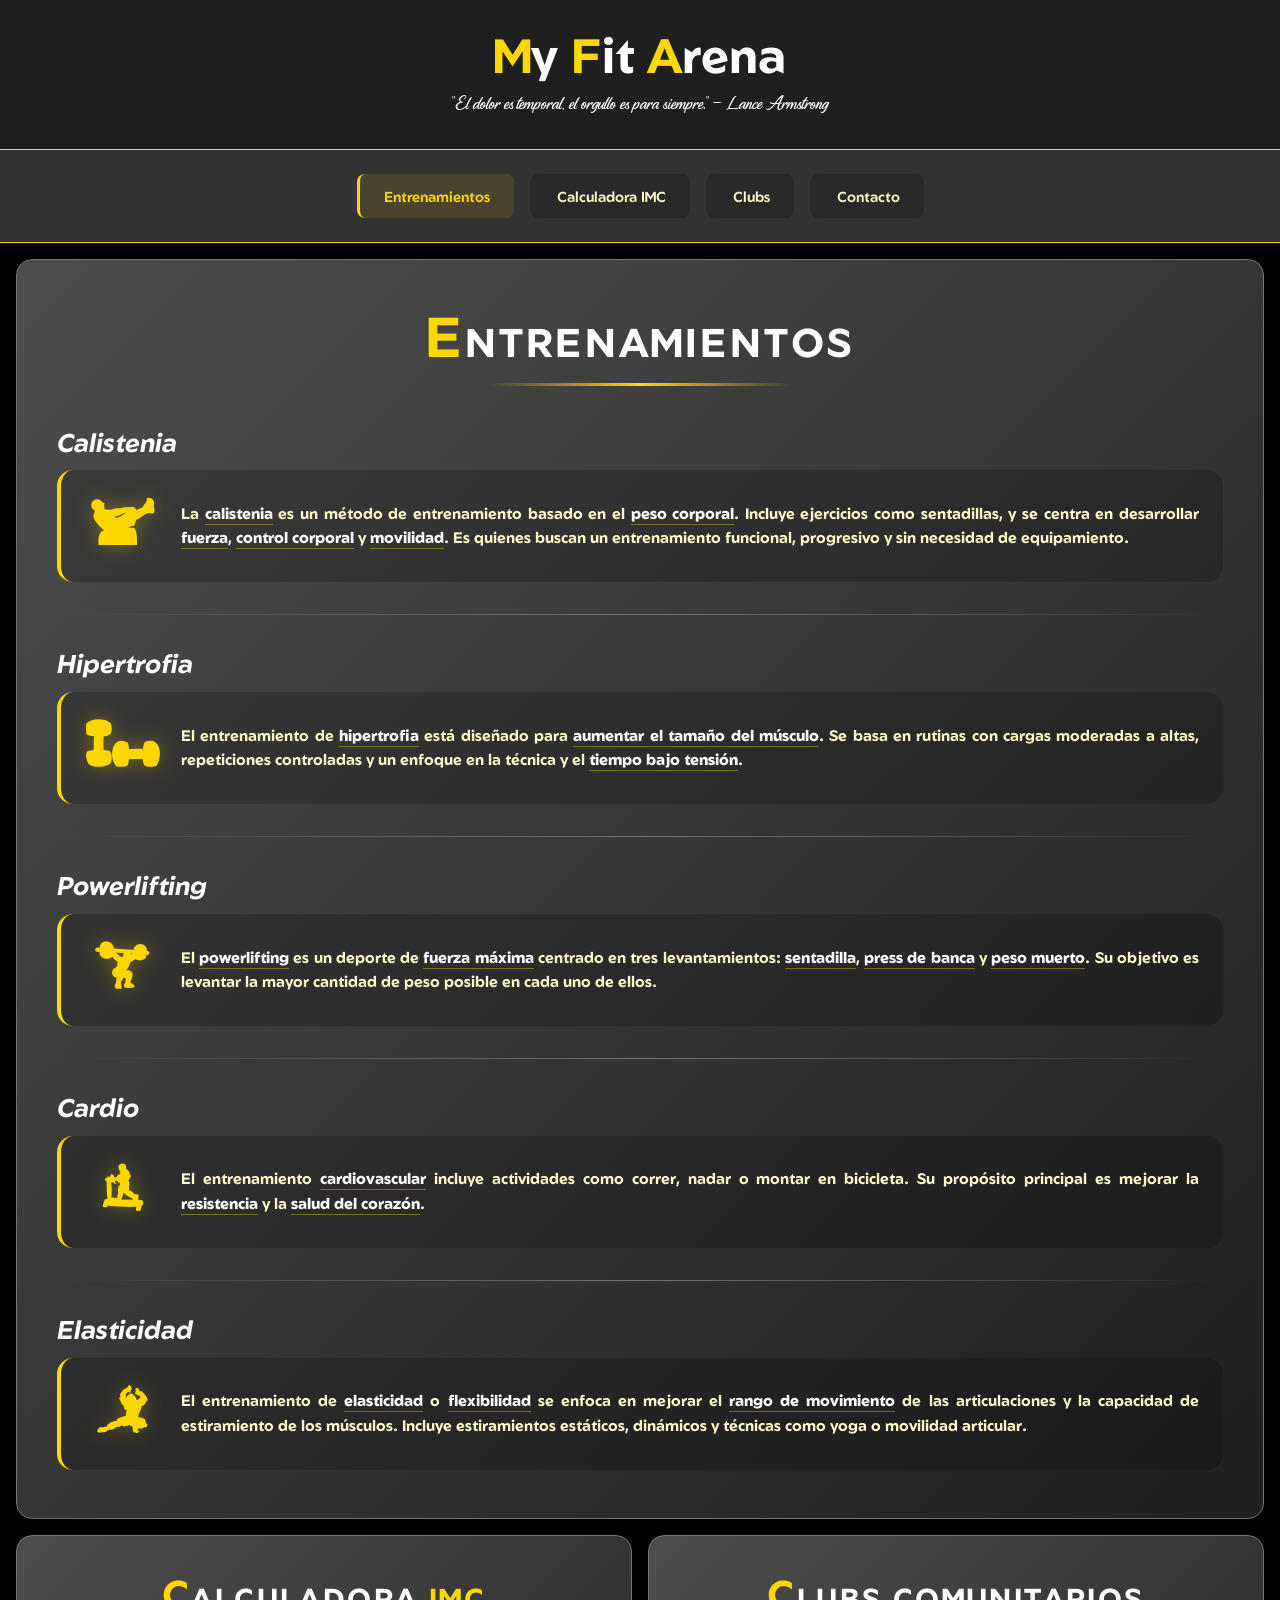
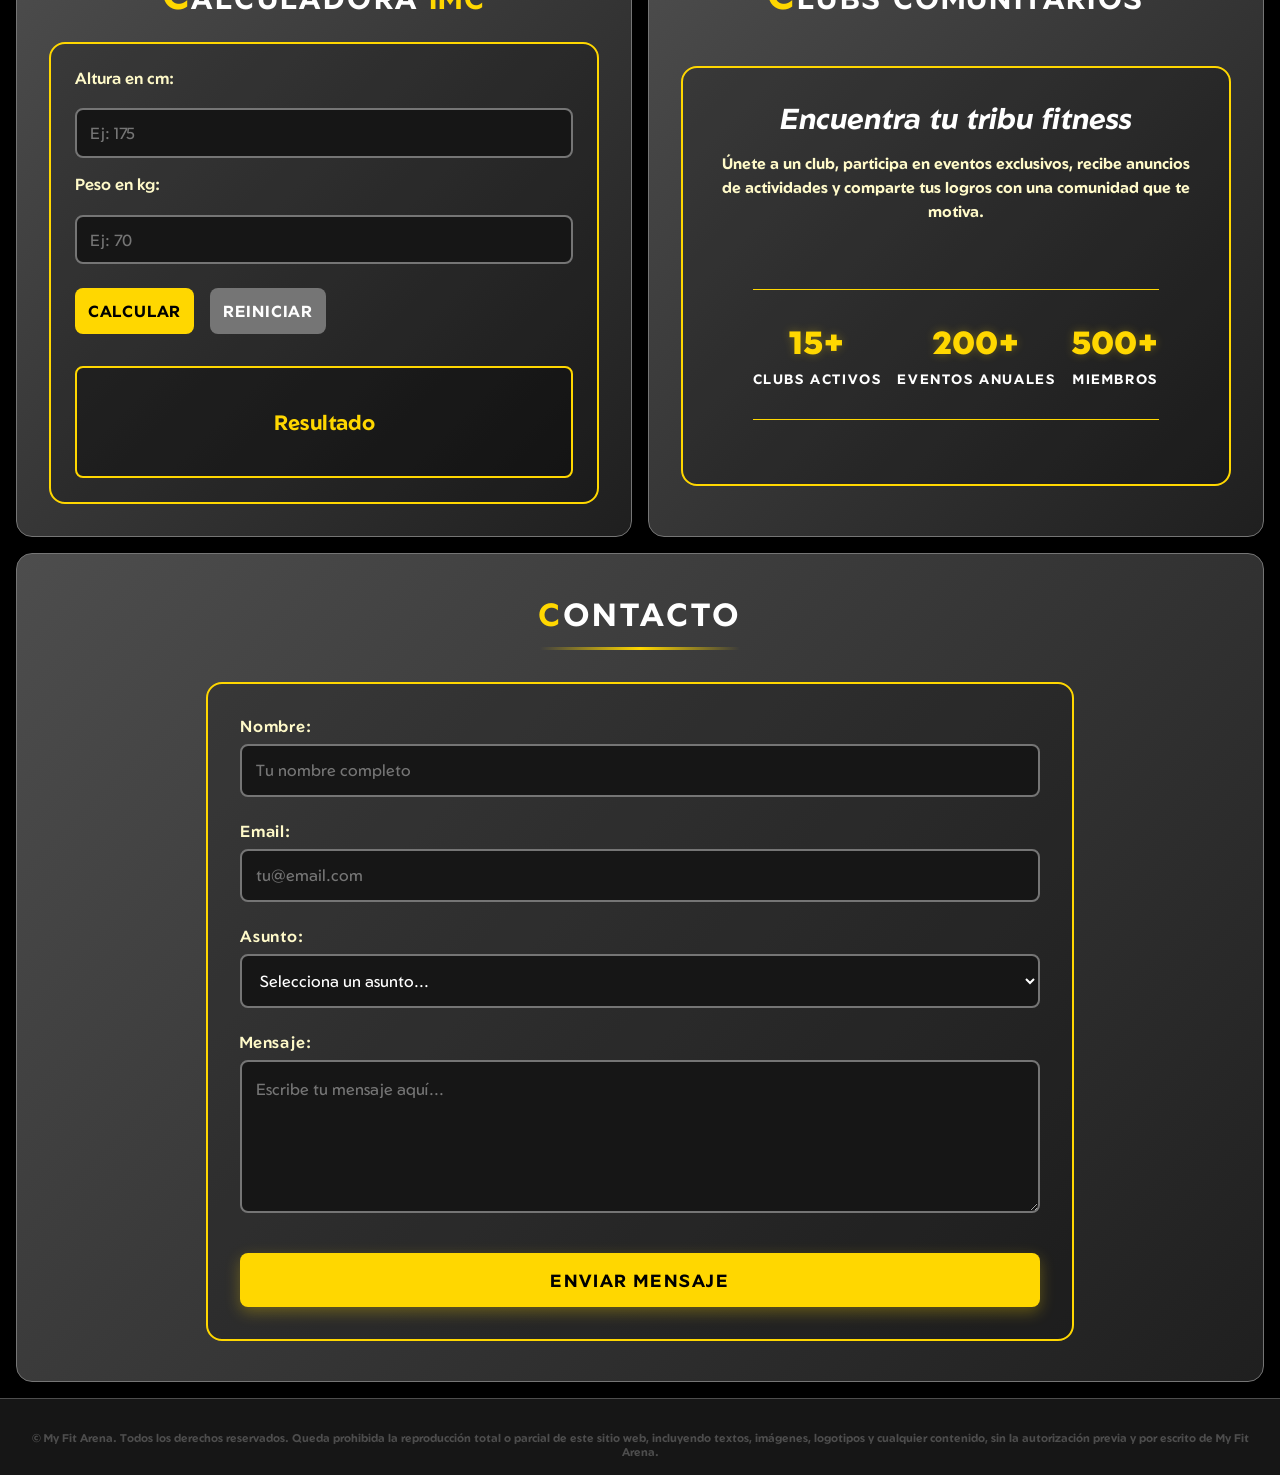
==== Pagina Web/HTML/index.html @ 2e33a4d9 "Se crea la carpeta de la aplicacion en eclipse" ====
<!DOCTYPE html>
<html lang="en">
<head>
    <meta charset="UTF-8">
    <meta name="viewport" content="width=device-width, initial-scale=1.0">
    <title>My Fit Arena</title>
    
    <link rel="icon" href="../img/logo.png" type="image/png">
    <link rel="preconnect" href="https://fonts.googleapis.com">
    <link rel="preconnect" href="https://fonts.gstatic.com" crossorigin>
    <link href="https://fonts.googleapis.com/css2?family=Bodoni+Moda:ital,opsz,wght@0,6..96,400..900;1,6..96,400..900&family=Geom:ital,wght@0,300..900;1,300..900&family=Momo+Trust+Display&family=Playfair+Display:ital,wght@0,400..900;1,400..900&display=swap" rel="stylesheet">

    <link rel="stylesheet" href="../CSS/styles.css">
</head>
<body>
    <div class="contenedor">
        <header>
            <h1><span>M</span>y <span>F</span>it <span>A</span>rena</h1>
            <p id="frase"></p>
        </header>
        <nav>
            <div class="menu-nav">
                <a href="#entrenamientos" class="activo">Entrenamientos</a>
                <a href="#calcIMC">Calculadora IMC</a>
                <a href="#clubs">Clubs</a>
                <a href="#contacto">Contacto</a>
            </div>
        </nav>
        <main>
            <section class="entrenamientos" id="entrenamientos">
                <h2>Entrenamientos</h2>
                <h3 class="titulo_entrenamientos">Calistenia </h3>
                <div class="bloque-emoji-texto">
                    <span class="emoji">+</span>
                    <p>La <span>calistenia</span> es un método de entrenamiento basado en el <span>peso corporal</span>. Incluye ejercicios como sentadillas, y se centra en desarrollar <span>fuerza</span>, <span>control corporal</span> y <span>movilidad</span>. Es quienes buscan un entrenamiento funcional, progresivo y sin necesidad de equipamiento.</p>
                </div>

                <hr class="linea_separatoria">
                <h3 class="titulo_entrenamientos">Hipertrofia</h3>
                <div class="bloque-emoji-texto">
                    <span class="emoji">E</span>
                    <p>El entrenamiento de <span>hipertrofia</span> está diseñado para <span>aumentar el tamaño del músculo</span>. Se basa en rutinas con cargas moderadas a altas, repeticiones controladas y un enfoque en la técnica y el <span>tiempo bajo tensión</span>.</p>
                </div>

                <hr class="linea_separatoria">
                <h3 class="titulo_entrenamientos">Powerlifting</h3>
                <div class="bloque-emoji-texto">
                    <span class="emoji">G</span>
                    <p>El <span>powerlifting</span> es un deporte de <span>fuerza máxima</span> centrado en tres levantamientos: <span>sentadilla</span>, <span>press de banca</span> y <span>peso muerto</span>. Su objetivo es levantar la mayor cantidad de peso posible en cada uno de ellos.</p>
                </div>

                <hr class="linea_separatoria">
                <h3 class="titulo_entrenamientos">Cardio</h3>
                <div class="bloque-emoji-texto">
                    <span class="emoji">U</span>
                    <p>El entrenamiento <span>cardiovascular</span> incluye actividades como correr, nadar o montar en bicicleta. Su propósito principal es mejorar la <span>resistencia</span> y la <span>salud del corazón</span>.</p>
                </div>

                <hr class="linea_separatoria">
                <h3 class="titulo_entrenamientos">Elasticidad</h3>
                <div class="bloque-emoji-texto">
                    <span class="emoji">l</span>
                    <p>El entrenamiento de <span>elasticidad</span> o <span>flexibilidad</span> se enfoca en mejorar el <span>rango de movimiento</span> de las articulaciones y la capacidad de estiramiento de los músculos. Incluye estiramientos estáticos, dinámicos y técnicas como yoga o movilidad articular.</p>
                </div>
            </section>

            <section class="calcIMC" id="calcIMC">
                <h2>Calculadora <span>IMC</span></h2>
                <div class="bloque-calculo-IMC">
                    <label for="altura">Altura en cm:</label>
                    <input type="text" id="altura" placeholder="Ej: 175">

                    <label for="peso">Peso en kg:</label>
                    <input type="text" id="peso" placeholder="Ej: 70">
                
                    <div class="botones-imc">
                        <button id="calcular-imc">Calcular</button>
                        <button id="reiniciar-imc">Reiniciar</button>
                    </div>
                
                    <p class="resultado-IMC">Resultado</p>
                </div>
            </section>

            <section class="clubs" id="clubs">
                <h2>Clubs Comunitarios</h2>
                <div class="club-cta">
                    <span class="icono-club"></span>
                    <h3>Encuentra tu tribu fitness</h3>
                    <p>Únete a un club, participa en eventos exclusivos, recibe anuncios de actividades y comparte tus logros con una comunidad que te motiva.</p>
                    <div class="stats-clubs">
                        <div class="stat">
                            <span class="numero">15+</span>
                            <span class="numero-texto">Clubs activos</span>
                        </div>
                        <div class="stat">
                            <span class="numero">200+</span>
                            <span class="numero-texto">Eventos anuales</span>
                        </div>
                        <div class="stat">
                            <span class="numero">500+</span>
                            <span class="numero-texto">Miembros</span>
                        </div>
                    </div>
                </div>
            </section>
            
            <section class="form" id="contacto">
                <h2>Contacto</h2>
                <form class="formulario-contacto" id="formulario-contacto">
                    <div class="grupo-input">
                        <label for="nombre-contacto">Nombre:</label>
                        <input type="text" id="nombre-contacto" placeholder="Tu nombre completo" required>
                    </div>
                    <div class="grupo-input">
                        <label for="email-contacto">Email:</label>
                        <input type="email" id="email-contacto" placeholder="tu@email.com" required>
                    </div>
                    <div class="grupo-input">
                        <label for="asunto">Asunto:</label>
                        <select id="asunto" required>
                            <option value="">Selecciona un asunto...</option>
                            <option value="consulta">Consulta general</option>
                            <option value="soporte">Soporte técnico</option>
                            <option value="sugerencia">Sugerencia</option>
                            <option value="otro">Otro</option>
                        </select>
                    </div>
                    <div class="grupo-input">
                        <label for="mensaje">Mensaje:</label>
                        <textarea id="mensaje" rows="5" placeholder="Escribe tu mensaje aquí..." required></textarea>
                    </div>

                    <button type="submit" class="btn-submit">Enviar Mensaje</button>
                    <p class="mensaje-resultado"></p>
                </form>
            </section>
        </main>
        <footer>
            <p>© My Fit Arena. Todos los derechos reservados. Queda prohibida la reproducción total o parcial de este sitio web, incluyendo textos, imágenes, logotipos y cualquier contenido, sin la autorización previa y por escrito de My Fit Arena.</p>
        </footer>
    </div>
    <script src="../JS/nav.js"></script>
    <script src="../JS/fraseRandom.js"></script>
    <script src="../JS/calculoIMC.js"></script>
</body>
</html>
---- Pagina Web/CSS/styles.css ----
@import url("variables.css");
@import url("contenedor.css");
@import url("header.css");
@import url("nav.css");
@import url("main.css");
@import url("footer.css");
@import url("animaciones.css");
@import url("media_query.css");

@font-face {
    font-family: 'cursiva';
    src: url('../fonts/fuente_cursiva.ttf') format('truetype');
    font-weight: lighter;
    font-style: normal;
}

/* VISTA PREVIA DE EMOTICONOS */
/* https://www.dafont.com/es/gym.font */
@font-face {
    font-family: 'gym_emojis';
    src: url('../fonts/GYM.ttf') format('truetype');
    font-weight: lighter;
    font-style: normal;
}
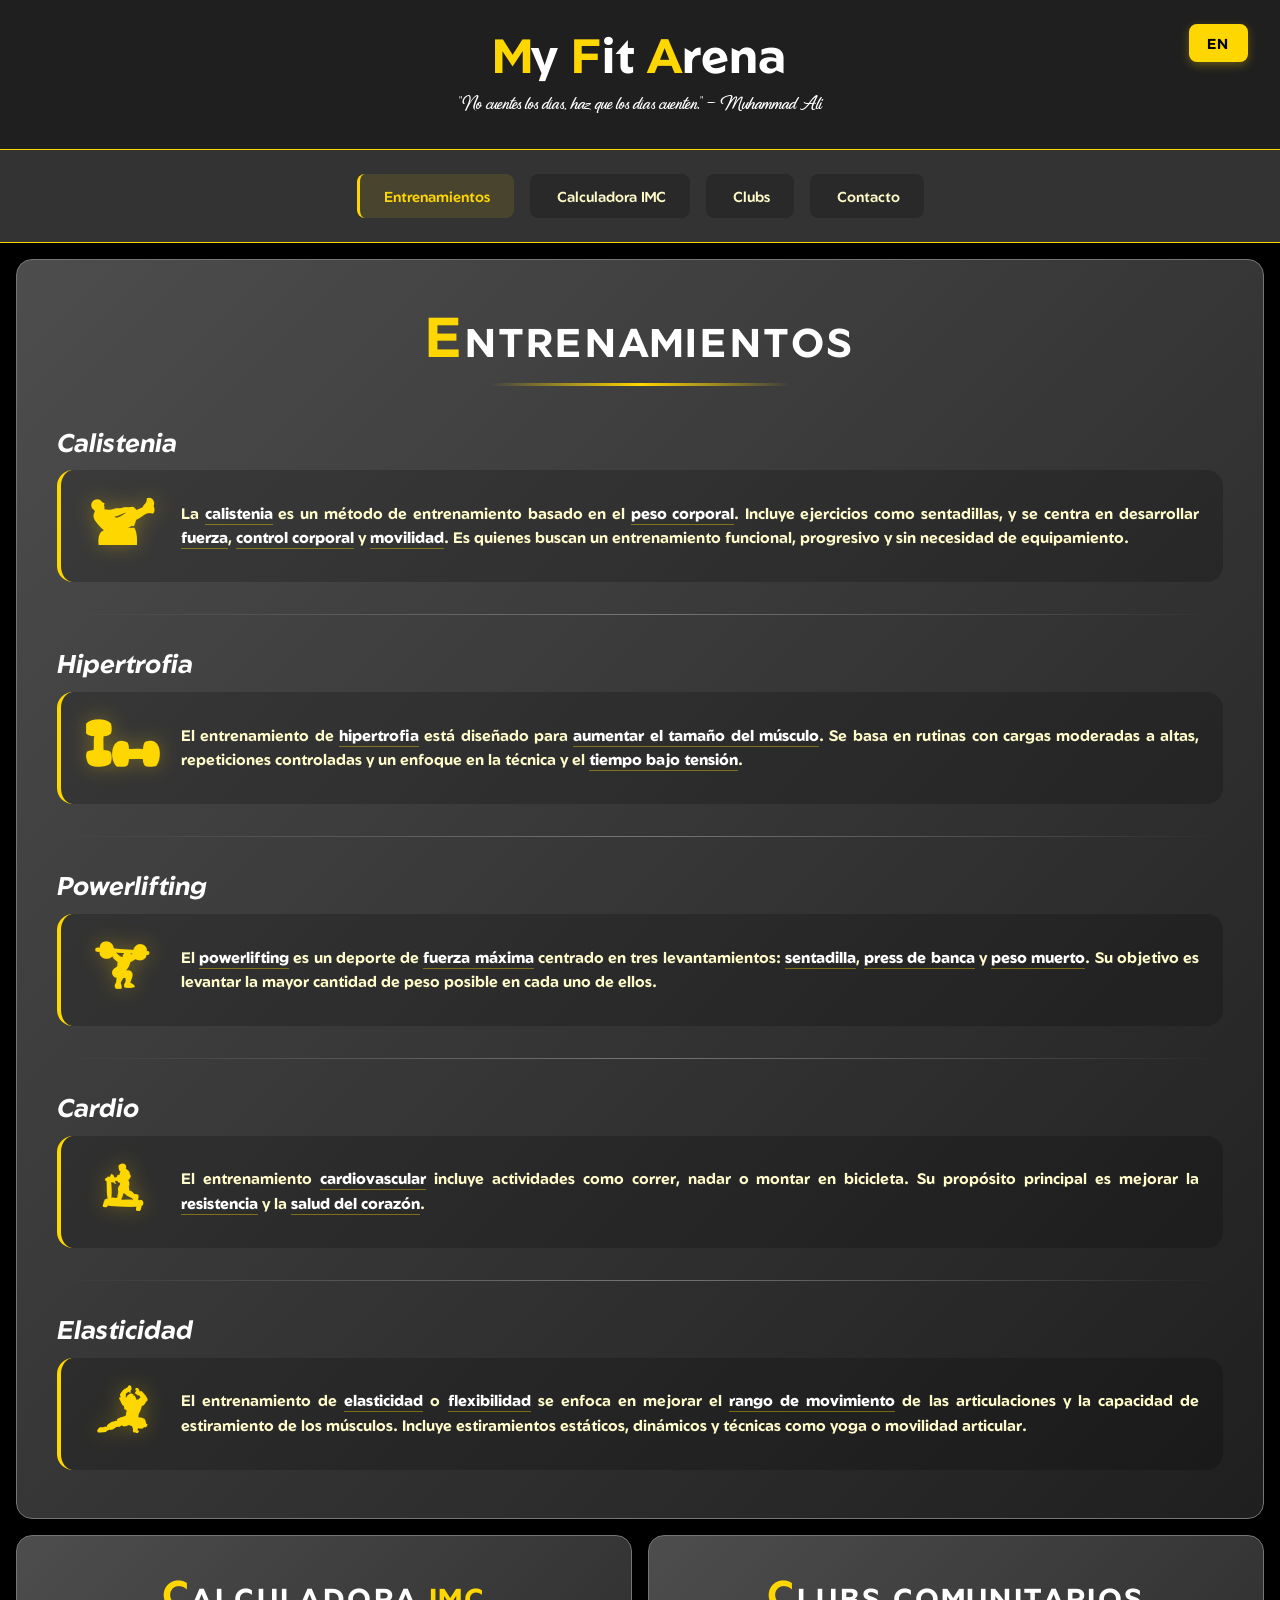
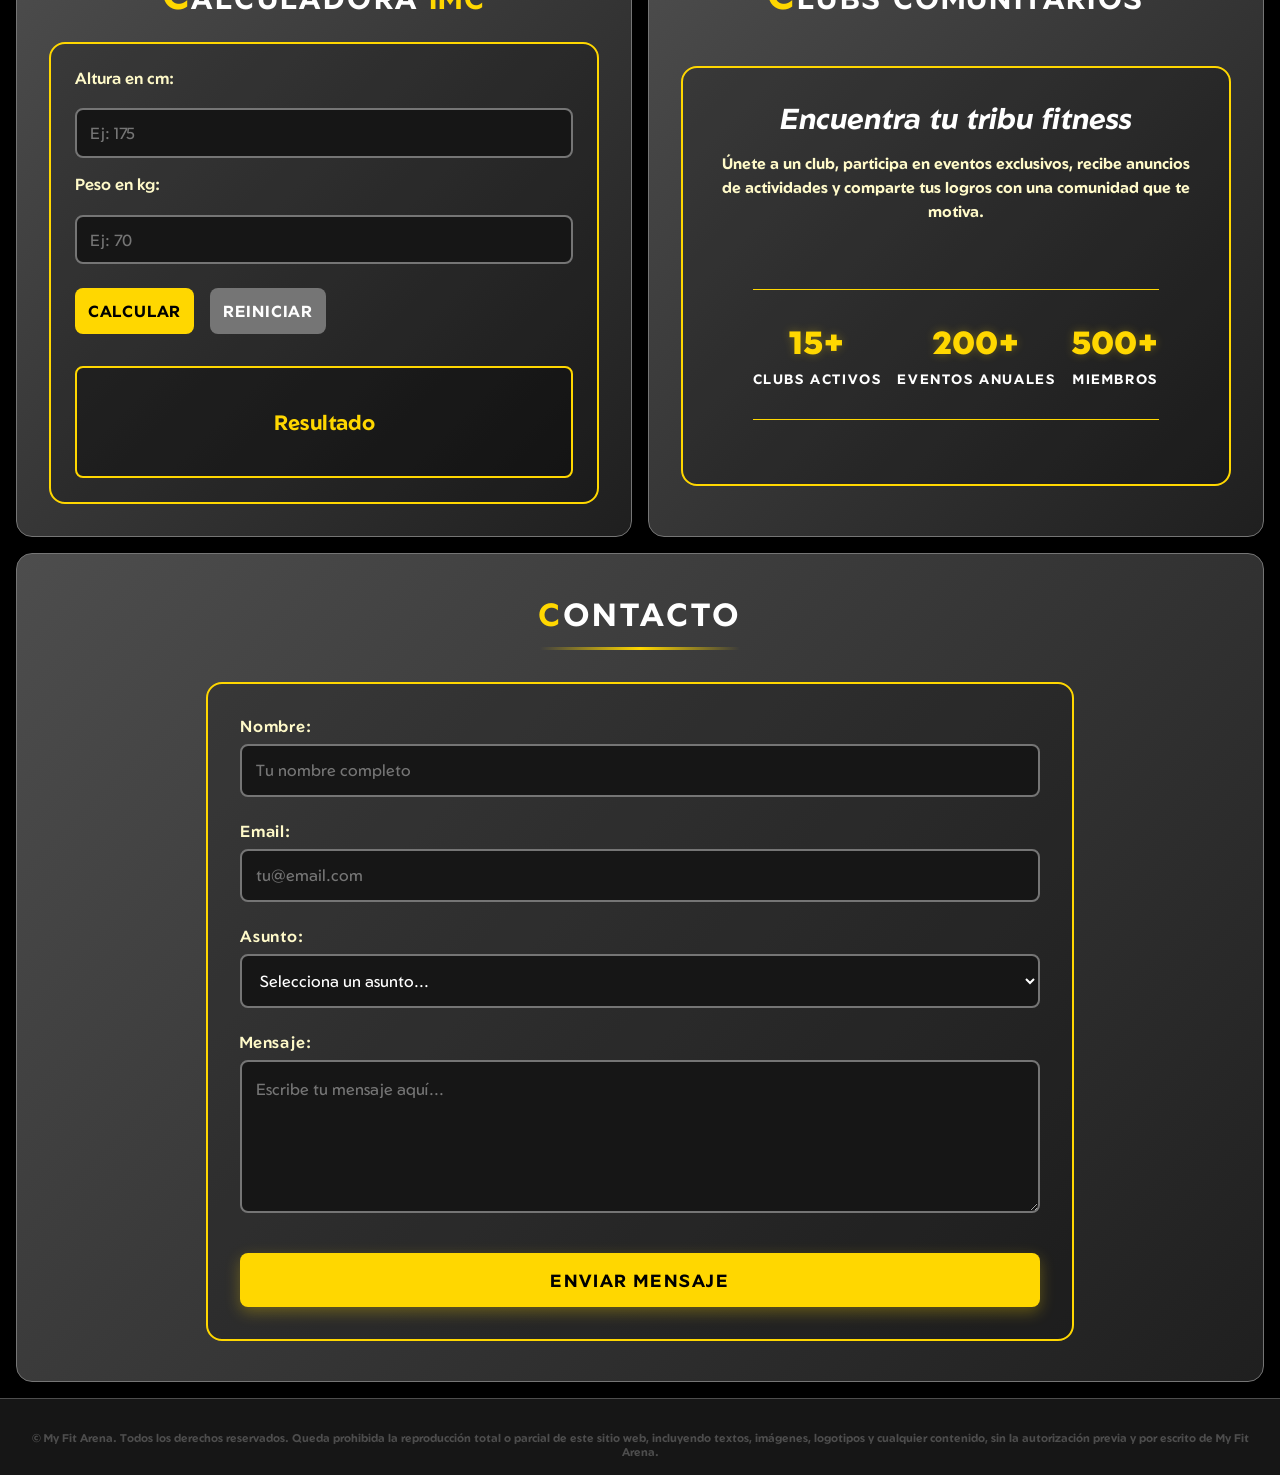
==== commit 71dad0ca: "Se añade el botón que permite cambiar el idioma de la página web, entre Español-Inglés" ====
--- a/Pagina Web/HTML/index.html
+++ b/Pagina Web/HTML/index.html
@@ -1,5 +1,5 @@
 <!DOCTYPE html>
-<html lang="en">
+<html lang="es">
 <head>
     <meta charset="UTF-8">
     <meta name="viewport" content="width=device-width, initial-scale=1.0">
@@ -15,133 +15,135 @@
 <body>
     <div class="contenedor">
         <header>
+            <button id="btn-idioma" class="btn-idioma" title="Cambiar idioma">ES</button>
             <h1><span>M</span>y <span>F</span>it <span>A</span>rena</h1>
             <p id="frase"></p>
         </header>
         <nav>
             <div class="menu-nav">
-                <a href="#entrenamientos" class="activo">Entrenamientos</a>
-                <a href="#calcIMC">Calculadora IMC</a>
-                <a href="#clubs">Clubs</a>
-                <a href="#contacto">Contacto</a>
+                <a href="#entrenamientos" class="activo" data-translate="nav-entrenamientos">Entrenamientos</a>
+                <a href="#calcIMC" data-translate="nav-calcIMC">Calculadora IMC</a>
+                <a href="#clubs" data-translate="nav-clubs">Clubs</a>
+                <a href="#contacto" data-translate="nav-contacto">Contacto</a>
             </div>
         </nav>
         <main>
             <section class="entrenamientos" id="entrenamientos">
-                <h2>Entrenamientos</h2>
-                <h3 class="titulo_entrenamientos">Calistenia </h3>
+                <h2 data-translate="section-entrenamientos-title">Entrenamientos</h2>
+                <h3 class="titulo_entrenamientos" data-translate="entrenamiento-calistenia-title">Calistenia</h3>
                 <div class="bloque-emoji-texto">
                     <span class="emoji">+</span>
-                    <p>La <span>calistenia</span> es un método de entrenamiento basado en el <span>peso corporal</span>. Incluye ejercicios como sentadillas, y se centra en desarrollar <span>fuerza</span>, <span>control corporal</span> y <span>movilidad</span>. Es quienes buscan un entrenamiento funcional, progresivo y sin necesidad de equipamiento.</p>
+                    <p data-translate="entrenamiento-calistenia-text">La <span>calistenia</span> es un método de entrenamiento basado en el <span>peso corporal</span>. Incluye ejercicios como sentadillas, y se centra en desarrollar <span>fuerza</span>, <span>control corporal</span> y <span>movilidad</span>. Es quienes buscan un entrenamiento funcional, progresivo y sin necesidad de equipamiento.</p>
                 </div>
 
                 <hr class="linea_separatoria">
-                <h3 class="titulo_entrenamientos">Hipertrofia</h3>
+                <h3 class="titulo_entrenamientos" data-translate="entrenamiento-hipertrofia-title">Hipertrofia</h3>
                 <div class="bloque-emoji-texto">
                     <span class="emoji">E</span>
-                    <p>El entrenamiento de <span>hipertrofia</span> está diseñado para <span>aumentar el tamaño del músculo</span>. Se basa en rutinas con cargas moderadas a altas, repeticiones controladas y un enfoque en la técnica y el <span>tiempo bajo tensión</span>.</p>
+                    <p data-translate="entrenamiento-hipertrofia-text">El entrenamiento de <span>hipertrofia</span> está diseñado para <span>aumentar el tamaño del músculo</span>. Se basa en rutinas con cargas moderadas a altas, repeticiones controladas y un enfoque en la técnica y el <span>tiempo bajo tensión</span>.</p>
                 </div>
 
                 <hr class="linea_separatoria">
-                <h3 class="titulo_entrenamientos">Powerlifting</h3>
+                <h3 class="titulo_entrenamientos" data-translate="entrenamiento-powerlifting-title">Powerlifting</h3>
                 <div class="bloque-emoji-texto">
                     <span class="emoji">G</span>
-                    <p>El <span>powerlifting</span> es un deporte de <span>fuerza máxima</span> centrado en tres levantamientos: <span>sentadilla</span>, <span>press de banca</span> y <span>peso muerto</span>. Su objetivo es levantar la mayor cantidad de peso posible en cada uno de ellos.</p>
+                    <p data-translate="entrenamiento-powerlifting-text">El <span>powerlifting</span> es un deporte de <span>fuerza máxima</span> centrado en tres levantamientos: <span>sentadilla</span>, <span>press de banca</span> y <span>peso muerto</span>. Su objetivo es levantar la mayor cantidad de peso posible en cada uno de ellos.</p>
                 </div>
 
                 <hr class="linea_separatoria">
-                <h3 class="titulo_entrenamientos">Cardio</h3>
+                <h3 class="titulo_entrenamientos" data-translate="entrenamiento-cardio-title">Cardio</h3>
                 <div class="bloque-emoji-texto">
                     <span class="emoji">U</span>
-                    <p>El entrenamiento <span>cardiovascular</span> incluye actividades como correr, nadar o montar en bicicleta. Su propósito principal es mejorar la <span>resistencia</span> y la <span>salud del corazón</span>.</p>
+                    <p data-translate="entrenamiento-cardio-text">El entrenamiento <span>cardiovascular</span> incluye actividades como correr, nadar o montar en bicicleta. Su propósito principal es mejorar la <span>resistencia</span> y la <span>salud del corazón</span>.</p>
                 </div>
 
                 <hr class="linea_separatoria">
-                <h3 class="titulo_entrenamientos">Elasticidad</h3>
+                <h3 class="titulo_entrenamientos" data-translate="entrenamiento-elasticidad-title">Elasticidad</h3>
                 <div class="bloque-emoji-texto">
                     <span class="emoji">l</span>
-                    <p>El entrenamiento de <span>elasticidad</span> o <span>flexibilidad</span> se enfoca en mejorar el <span>rango de movimiento</span> de las articulaciones y la capacidad de estiramiento de los músculos. Incluye estiramientos estáticos, dinámicos y técnicas como yoga o movilidad articular.</p>
+                    <p data-translate="entrenamiento-elasticidad-text">El entrenamiento de <span>elasticidad</span> o <span>flexibilidad</span> se enfoca en mejorar el <span>rango de movimiento</span> de las articulaciones y la capacidad de estiramiento de los músculos. Incluye estiramientos estáticos, dinámicos y técnicas como yoga o movilidad articular.</p>
                 </div>
             </section>
 
             <section class="calcIMC" id="calcIMC">
-                <h2>Calculadora <span>IMC</span></h2>
+                <h2 data-translate="section-imc-title">Calculadora <span>IMC</span></h2>
                 <div class="bloque-calculo-IMC">
-                    <label for="altura">Altura en cm:</label>
-                    <input type="text" id="altura" placeholder="Ej: 175">
+                    <label for="altura" data-translate="imc-label-altura">Altura en cm:</label>
+                    <input type="text" id="altura" placeholder="Ej: 175" data-translate="imc-placeholder-altura">
 
-                    <label for="peso">Peso en kg:</label>
-                    <input type="text" id="peso" placeholder="Ej: 70">
+                    <label for="peso" data-translate="imc-label-peso">Peso en kg:</label>
+                    <input type="text" id="peso" placeholder="Ej: 70" data-translate="imc-placeholder-peso">
                 
                     <div class="botones-imc">
-                        <button id="calcular-imc">Calcular</button>
-                        <button id="reiniciar-imc">Reiniciar</button>
+                        <button id="calcular-imc" data-translate="imc-btn-calcular">Calcular</button>
+                        <button id="reiniciar-imc" data-translate="imc-btn-reiniciar">Reiniciar</button>
                     </div>
                 
-                    <p class="resultado-IMC">Resultado</p>
+                    <p class="resultado-IMC" data-translate="imc-resultado">Resultado</p>
                 </div>
             </section>
 
             <section class="clubs" id="clubs">
-                <h2>Clubs Comunitarios</h2>
+                <h2 data-translate="section-clubs-title">Clubs Comunitarios</h2>
                 <div class="club-cta">
                     <span class="icono-club"></span>
-                    <h3>Encuentra tu tribu fitness</h3>
-                    <p>Únete a un club, participa en eventos exclusivos, recibe anuncios de actividades y comparte tus logros con una comunidad que te motiva.</p>
+                    <h3 data-translate="clubs-subtitle">Encuentra tu tribu fitness</h3>
+                    <p data-translate="clubs-description">Únete a un club, participa en eventos exclusivos, recibe anuncios de actividades y comparte tus logros con una comunidad que te motiva.</p>
                     <div class="stats-clubs">
                         <div class="stat">
                             <span class="numero">15+</span>
-                            <span class="numero-texto">Clubs activos</span>
+                            <span class="numero-texto" data-translate="clubs-stat1">Clubs activos</span>
                         </div>
                         <div class="stat">
                             <span class="numero">200+</span>
-                            <span class="numero-texto">Eventos anuales</span>
+                            <span class="numero-texto" data-translate="clubs-stat2">Eventos anuales</span>
                         </div>
                         <div class="stat">
                             <span class="numero">500+</span>
-                            <span class="numero-texto">Miembros</span>
+                            <span class="numero-texto" data-translate="clubs-stat3">Miembros</span>
                         </div>
                     </div>
                 </div>
             </section>
             
             <section class="form" id="contacto">
-                <h2>Contacto</h2>
+                <h2 data-translate="section-contacto-title">Contacto</h2>
                 <form class="formulario-contacto" id="formulario-contacto">
                     <div class="grupo-input">
-                        <label for="nombre-contacto">Nombre:</label>
-                        <input type="text" id="nombre-contacto" placeholder="Tu nombre completo" required>
+                        <label for="nombre-contacto" data-translate="contacto-label-nombre">Nombre:</label>
+                        <input type="text" id="nombre-contacto" placeholder="Tu nombre completo" data-translate="contacto-placeholder-nombre" required>
                     </div>
                     <div class="grupo-input">
-                        <label for="email-contacto">Email:</label>
-                        <input type="email" id="email-contacto" placeholder="tu@email.com" required>
+                        <label for="email-contacto" data-translate="contacto-label-email">Email:</label>
+                        <input type="email" id="email-contacto" placeholder="tu@email.com" data-translate="contacto-placeholder-email" required>
                     </div>
                     <div class="grupo-input">
-                        <label for="asunto">Asunto:</label>
+                        <label for="asunto" data-translate="contacto-label-asunto">Asunto:</label>
                         <select id="asunto" required>
-                            <option value="">Selecciona un asunto...</option>
-                            <option value="consulta">Consulta general</option>
-                            <option value="soporte">Soporte técnico</option>
-                            <option value="sugerencia">Sugerencia</option>
-                            <option value="otro">Otro</option>
+                            <option value="" data-translate="contacto-option-default">Selecciona un asunto...</option>
+                            <option value="consulta" data-translate="contacto-option-consulta">Consulta general</option>
+                            <option value="soporte" data-translate="contacto-option-soporte">Soporte técnico</option>
+                            <option value="sugerencia" data-translate="contacto-option-sugerencia">Sugerencia</option>
+                            <option value="otro" data-translate="contacto-option-otro">Otro</option>
                         </select>
                     </div>
                     <div class="grupo-input">
-                        <label for="mensaje">Mensaje:</label>
-                        <textarea id="mensaje" rows="5" placeholder="Escribe tu mensaje aquí..." required></textarea>
+                        <label for="mensaje" data-translate="contacto-label-mensaje">Mensaje:</label>
+                        <textarea id="mensaje" rows="5" placeholder="Escribe tu mensaje aquí..." data-translate="contacto-placeholder-mensaje" required></textarea>
                     </div>
 
-                    <button type="submit" class="btn-submit">Enviar Mensaje</button>
+                    <button type="submit" class="btn-submit" data-translate="contacto-btn-enviar">Enviar Mensaje</button>
                     <p class="mensaje-resultado"></p>
                 </form>
             </section>
         </main>
         <footer>
-            <p>© My Fit Arena. Todos los derechos reservados. Queda prohibida la reproducción total o parcial de este sitio web, incluyendo textos, imágenes, logotipos y cualquier contenido, sin la autorización previa y por escrito de My Fit Arena.</p>
+            <p data-translate="footer-text">© My Fit Arena. Todos los derechos reservados. Queda prohibida la reproducción total o parcial de este sitio web, incluyendo textos, imágenes, logotipos y cualquier contenido, sin la autorización previa y por escrito de My Fit Arena.</p>
         </footer>
     </div>
+    <script src="../JS/idioma.js"></script>
     <script src="../JS/nav.js"></script>
     <script src="../JS/fraseRandom.js"></script>
     <script src="../JS/calculoIMC.js"></script>
 </body>
-</html>+</html>
